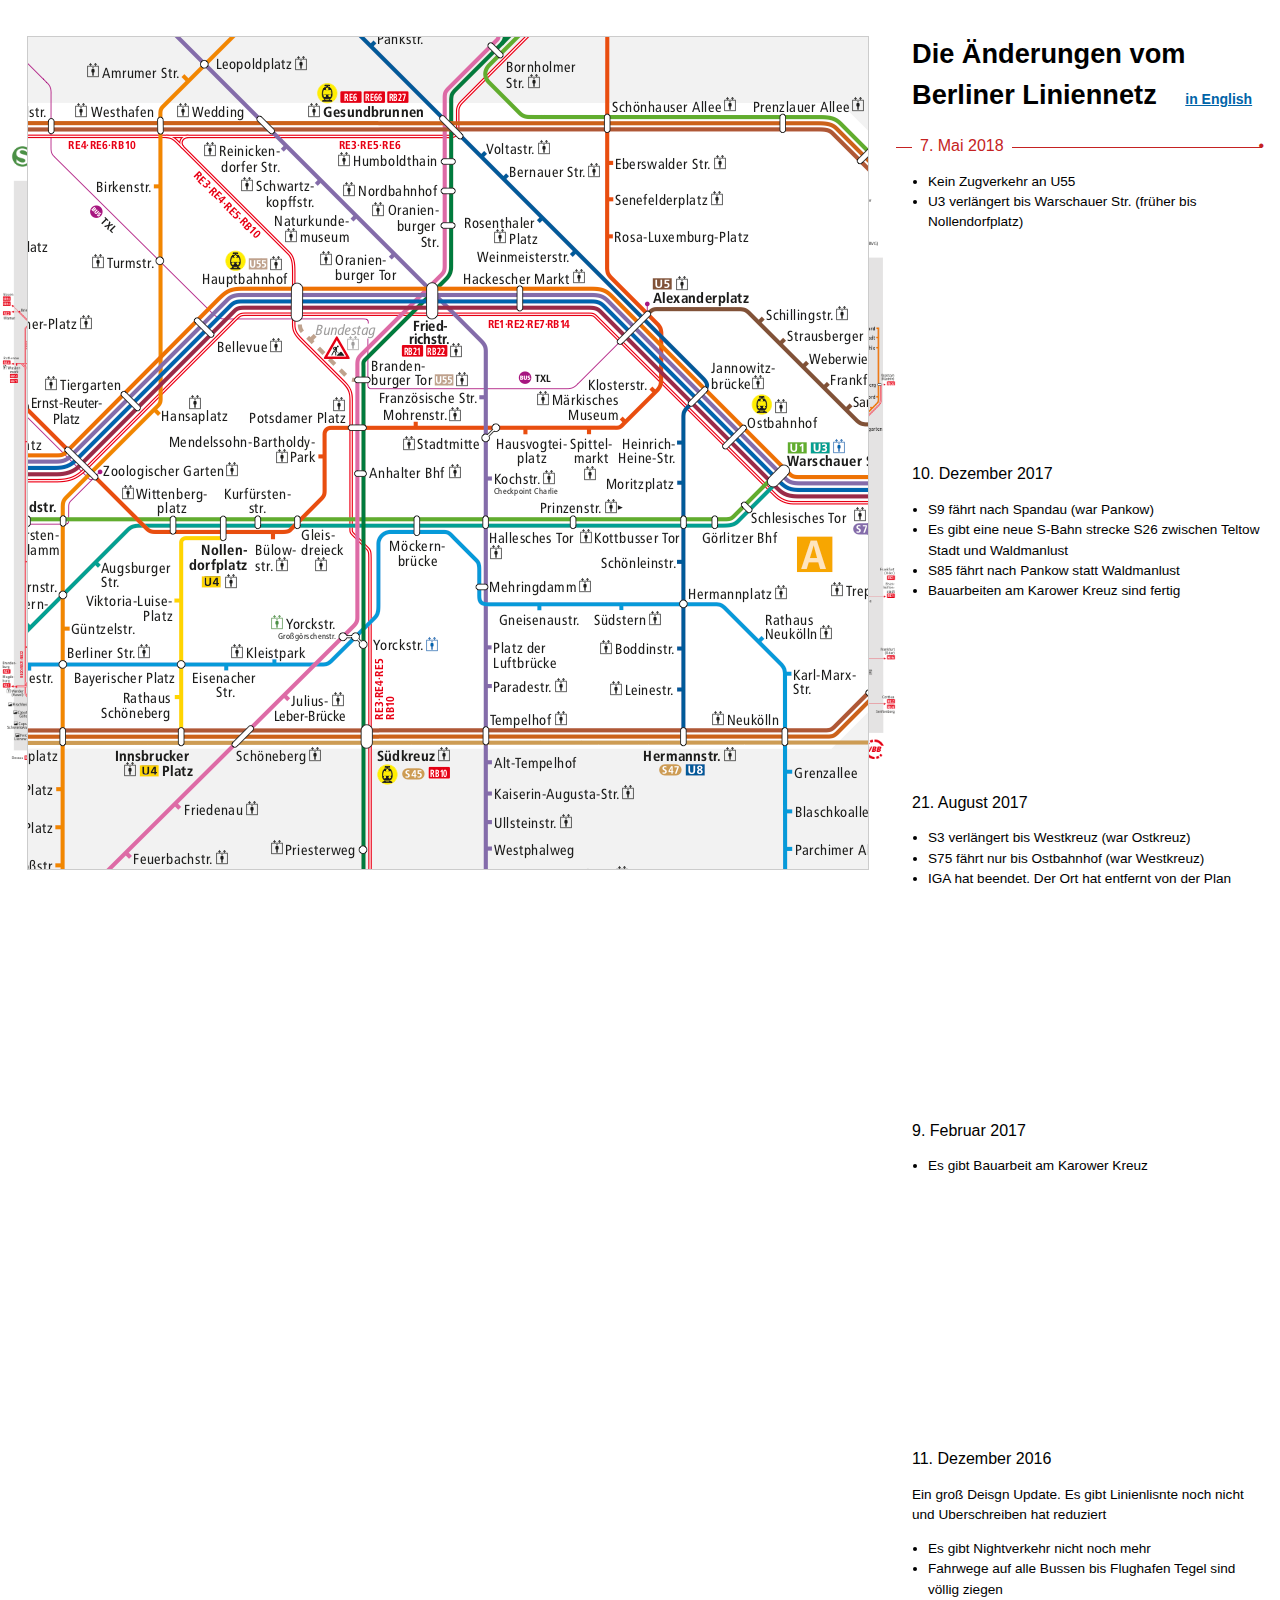
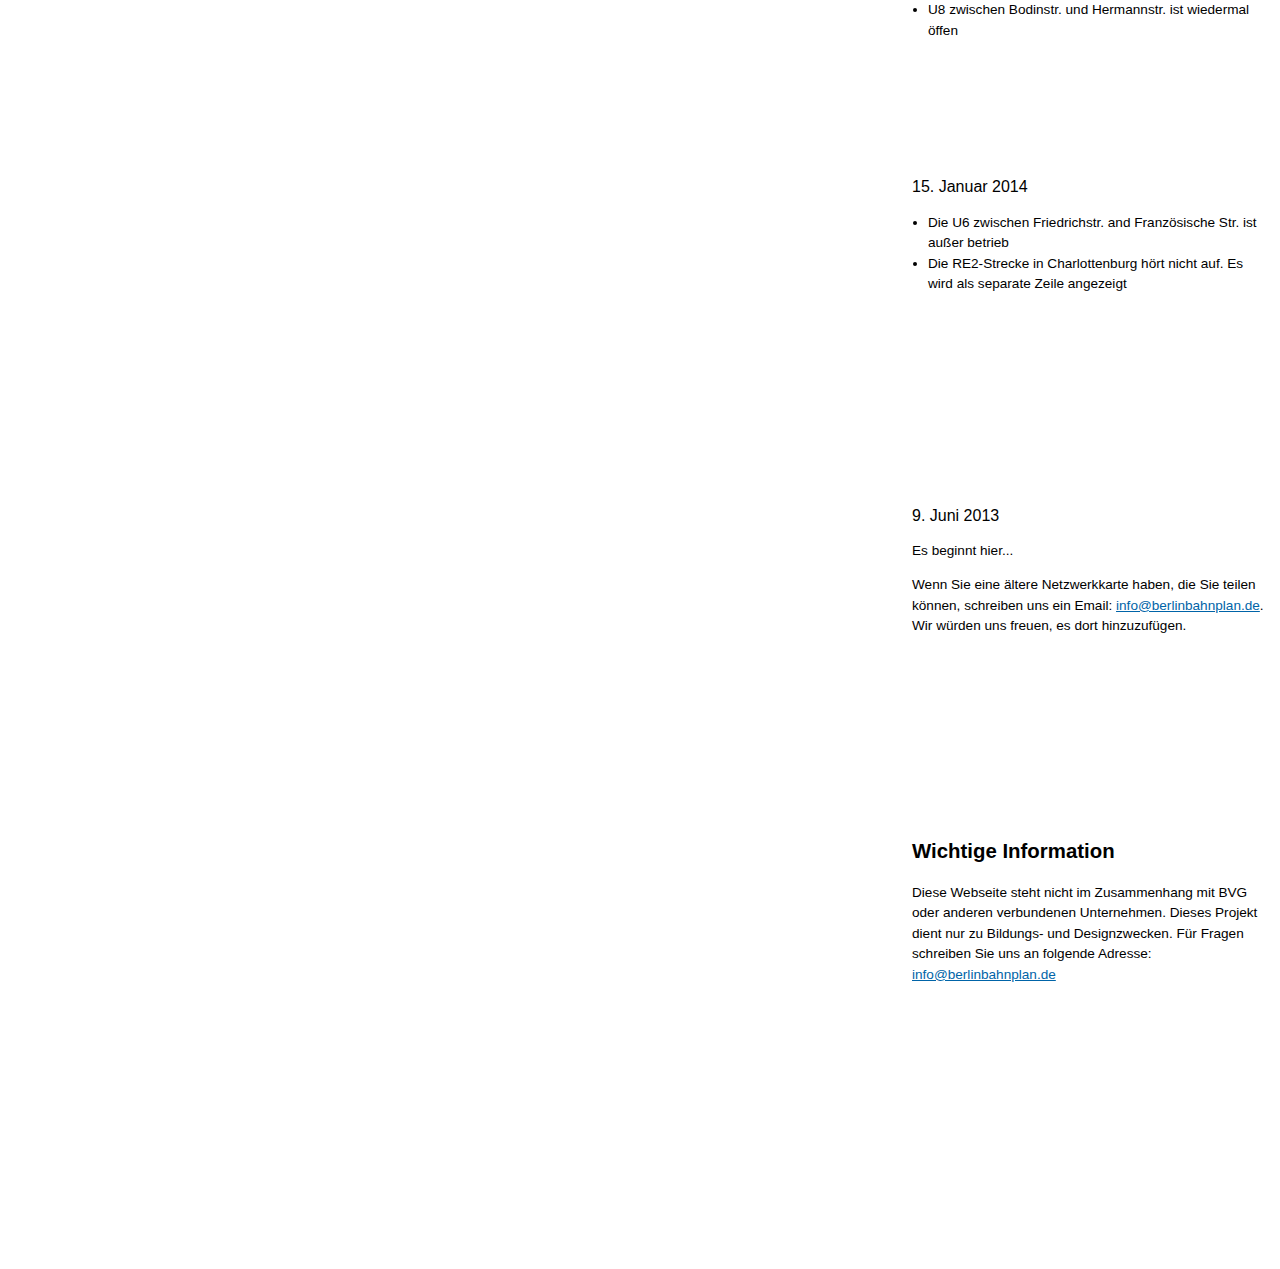
==== index.html @ c77294df "add new change" ====
<!DOCTYPE html>
<html lang="de">

<head>
    <meta charset="UTF-8">
    <meta name="viewport" content="width=device-width, initial-scale=1.0">
    <meta http-equiv="X-UA-Compatible" content="ie=edge">
    <title>Die historie vom Berliner Liniennetz</title>
    <link rel="stylesheet" href="styles.css">
</head>

<body>
    <div class="map"></div>
    <div class="history">
        <div class="history-content">
            <h1>
                Die Änderungen vom Berliner Liniennetz
                <a href="/en/" class="language-link">in English</a>
            </h1>
            <div class="entry" data-name="2018-05">
                <h2>
                    <span>7. Mai 2018</span>
                </h2>
                <ul>
                    <li>Kein Zugverkehr an U55</li>
                    <li>U3 verlängert bis Warschauer Str. (früher bis Nollendorfplatz)</li>
                </ul>
            </div>
            <div class="entry" data-name="2017-12">
                <h2>
                    <span>10. Dezember 2017</span>
                </h2>
                <ul>
                    <li>S9 fährt nach Spandau (war Pankow)</li>
                    <li>Es gibt eine neue S-Bahn strecke S26 zwischen Teltow Stadt und Waldmanlust</li>
                    <li>S85 fährt nach Pankow statt Waldmanlust</li>
                    <li>Bauarbeiten am Karower Kreuz sind fertig</li>
                </ul>
            </div>
            <div class="entry" data-name="2017-08">
                <h2>
                    <span>21. August 2017</span>
                </h2>
                <ul>
                    <li>S3 verlängert bis Westkreuz (war Ostkreuz)</li>
                    <li>S75 fährt nur bis Ostbahnhof (war Westkreuz)</li>
                    <li>IGA hat beendet. Der Ort hat entfernt von der Plan</li>
                </ul>
            </div>
            <div class="entry" data-name="2017-02">
                <h2>
                    <span>9. Februar 2017</span>
                </h2>
                <ul>
                    <li>Es gibt Bauarbeit am Karower Kreuz</li>
                </ul>
            </div>
            <div class="entry" data-name="2016">
                <h2>
                    <span>11. Dezember 2016</span>
                </h2>
                <p>Ein groß Deisgn Update. Es gibt Linienlisnte noch nicht und Uberschreiben hat reduziert</p>
                <ul>
                    <li>Es gibt Nightverkehr nicht noch mehr</li>
                    <li>Fahrwege auf alle Bussen bis Flughafen Tegel sind völlig ziegen</li>
                    <li>U8 zwischen Bodinstr. und Hermannstr. ist wiedermal öffen</li>
                </ul>
            </div>
            <div class="entry" data-name="2014">
                <h2>
                    <span>15. Januar 2014</span>
                </h2>
                <ul>
                    <li>Die U6 zwischen Friedrichstr. and Französische Str. ist außer betrieb</li>
                    <li>Die RE2-Strecke in Charlottenburg hört nicht auf. Es wird als separate Zeile angezeigt</li>
                </ul>
            </div>
            <div class="entry" data-name="2013">
                <h2>
                    <span>9. Juni 2013</span>
                </h2>
                <p>Es beginnt hier...</p>
                <p>
                    Wenn Sie eine ältere Netzwerkkarte haben, die Sie teilen können,
                    schreiben uns ein Email: <a href="mailto:info@berlinbahnplan.de">info@berlinbahnplan.de</a>.
                    Wir würden uns freuen, es dort hinzuzufügen.
                </p>
            </div>
            <div>
                <h2>Wichtige Information</h2>
                <p>
                    Diese Webseite steht nicht im Zusammenhang mit BVG oder anderen verbundenen Unternehmen. Dieses Projekt dient
                    nur zu Bildungs- und Designzwecken.
                    Für Fragen schreiben Sie uns an folgende Adresse:
                    <a href="mailto:info@berlinbahnplan.de">info@berlinbahnplan.de</a>
                </p>
            </div>
        </div>
    </div>
    <script src="scripts.js"></script>
</body>

</html>
---- styles.css ----
:root {
  --map-width: calc(100% - 300px);
}

* {
  box-sizing: border-box;
}

a {
  color: #0064a8;
}

body {
  margin: 0;
  font-family: -apple-system, BlinkMacSystemFont, "Segoe UI", Roboto, Oxygen, Ubuntu, Cantarell,
    "Open Sans", "Helvetica Neue", sans-serif;
  font-size: 85%;
  line-height: 1.5;
}

.map {
  position: fixed;
  width: var(--map-width);
}

.map-full {
  width: 100%;
  object-fit: contain;
  height: 100vh;
}

.map-zoom {
  position: absolute;
  top: 4%;
  left: 3%;
  width: calc(100% - 6%);
  height: calc(100% - 8%);
  border: 1px solid #ccc;
  object-fit: none;
}

.history {
  padding-left: var(--map-width);
}

@media (min-width: 1000px) {
  :root {
    --map-width: 70%;
  }
}

.history-content {
  padding: 1rem 1rem 30vh;
}

.language-link {
  margin-left: 1.5em;
  font-size: 14px;
}

.entry {
  position: relative;
  min-height: 35vh;
}

.entry h2 {
  font-size: 16px;
  font-weight: normal;
}

.entry ul {
  padding-left: 1rem;
}

.entry-active h2 {
  position: relative;
  color: #c52222;
}

.entry-active h2 span {
  padding: 0 0.5rem;
  background: #fff;
}

.entry-active h2:after {
  content: "\2022";
  position: absolute;
  right: 0;
}

.entry-active h2:before {
  content: "";
  position: absolute;
  display: block;
  border-bottom: 1px solid currentColor;
  top: calc(50% + 0.5px);
  right: 2px;
  left: -1rem;
  z-index: -1;
}

.spinner {
  position: absolute;
  top: 50%;
  width: 100%;
  text-align: center;
}

.spinner-hidden {
  display: none;
}

.spinner-fig-1,
.spinner-fig-2,
.spinner-fig-3 {
  width: 18px;
  height: 18px;
  background-color: #c5bdbd;

  border-radius: 100%;
  display: inline-block;
  animation: sk-bouncedelay 1.4s infinite ease-in-out both;
}

.spinner-fig-1 {
  animation-delay: -0.32s;
}

.spinner-fig-2 {
  animation-delay: -0.16s;
}

@keyframes sk-bouncedelay {
  0%,
  80%,
  100% {
    transform: scale(0);
  }
  40% {
    transform: scale(1);
  }
}
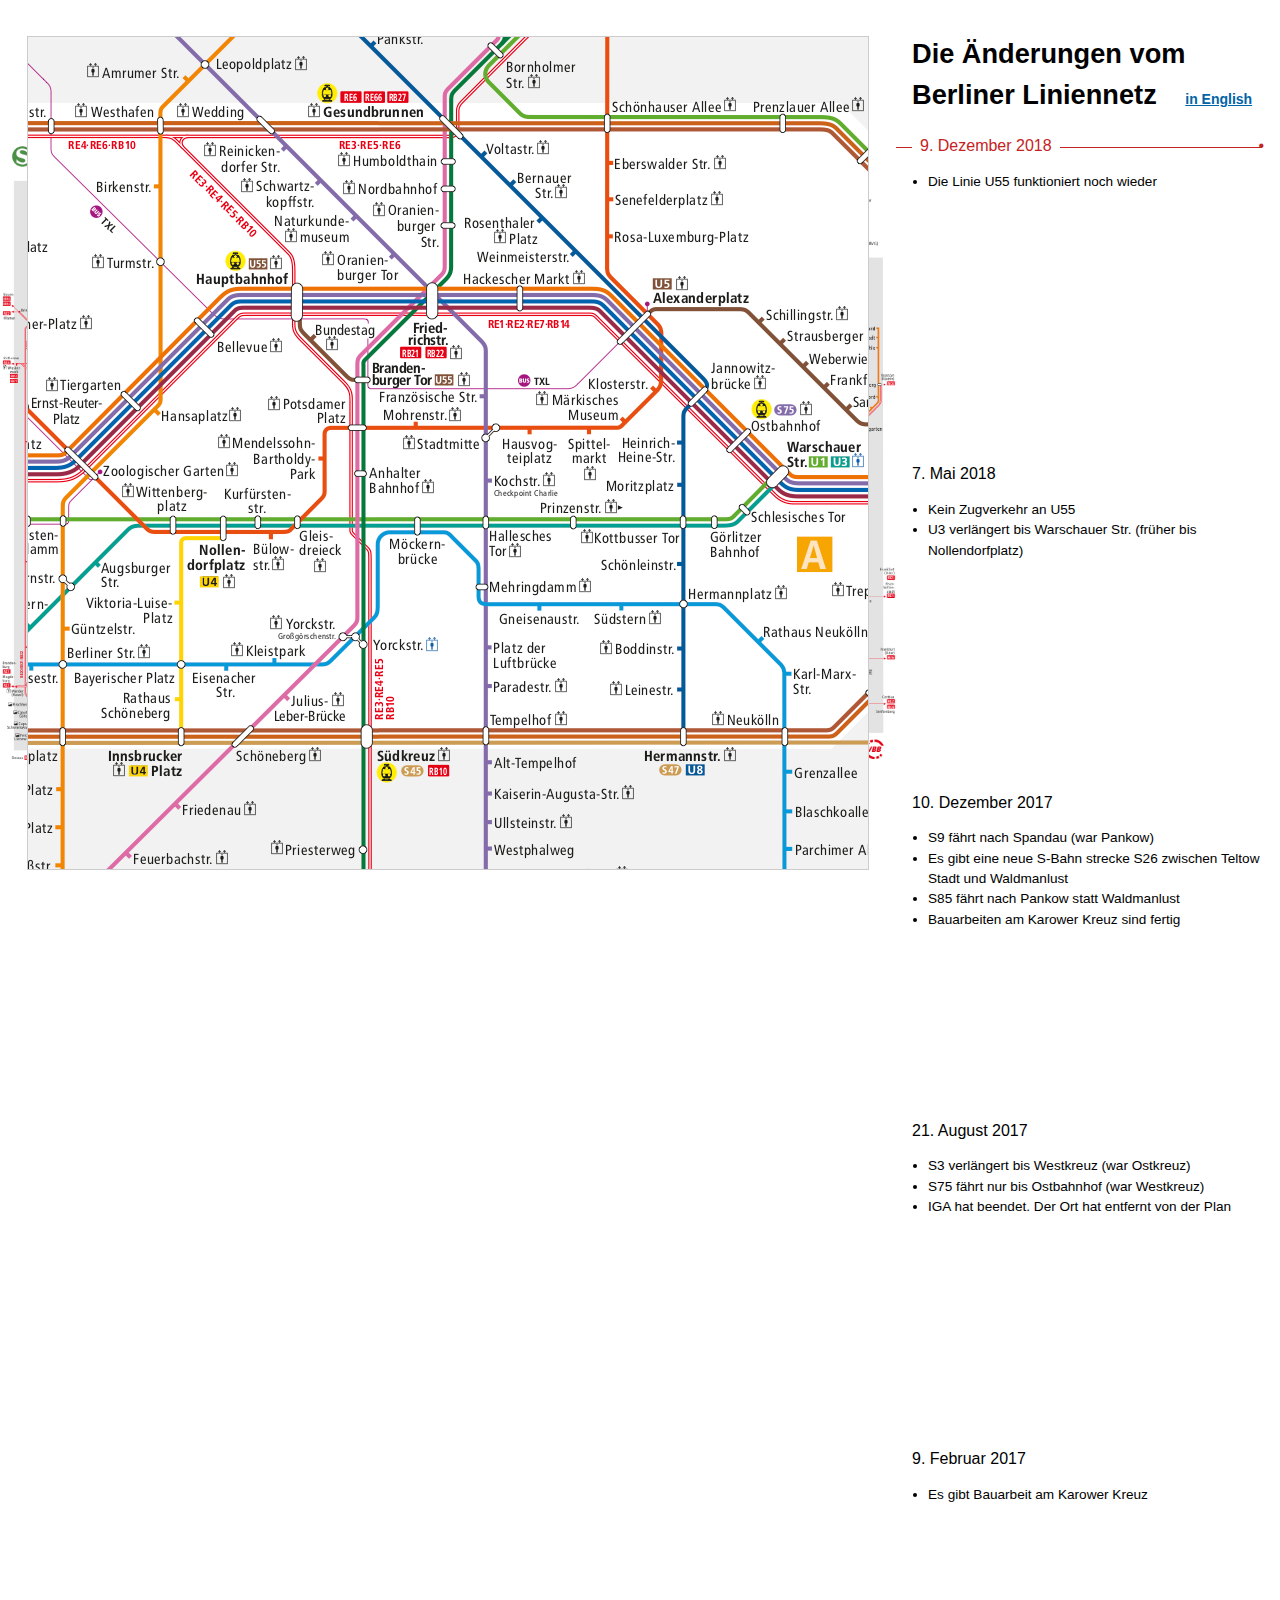
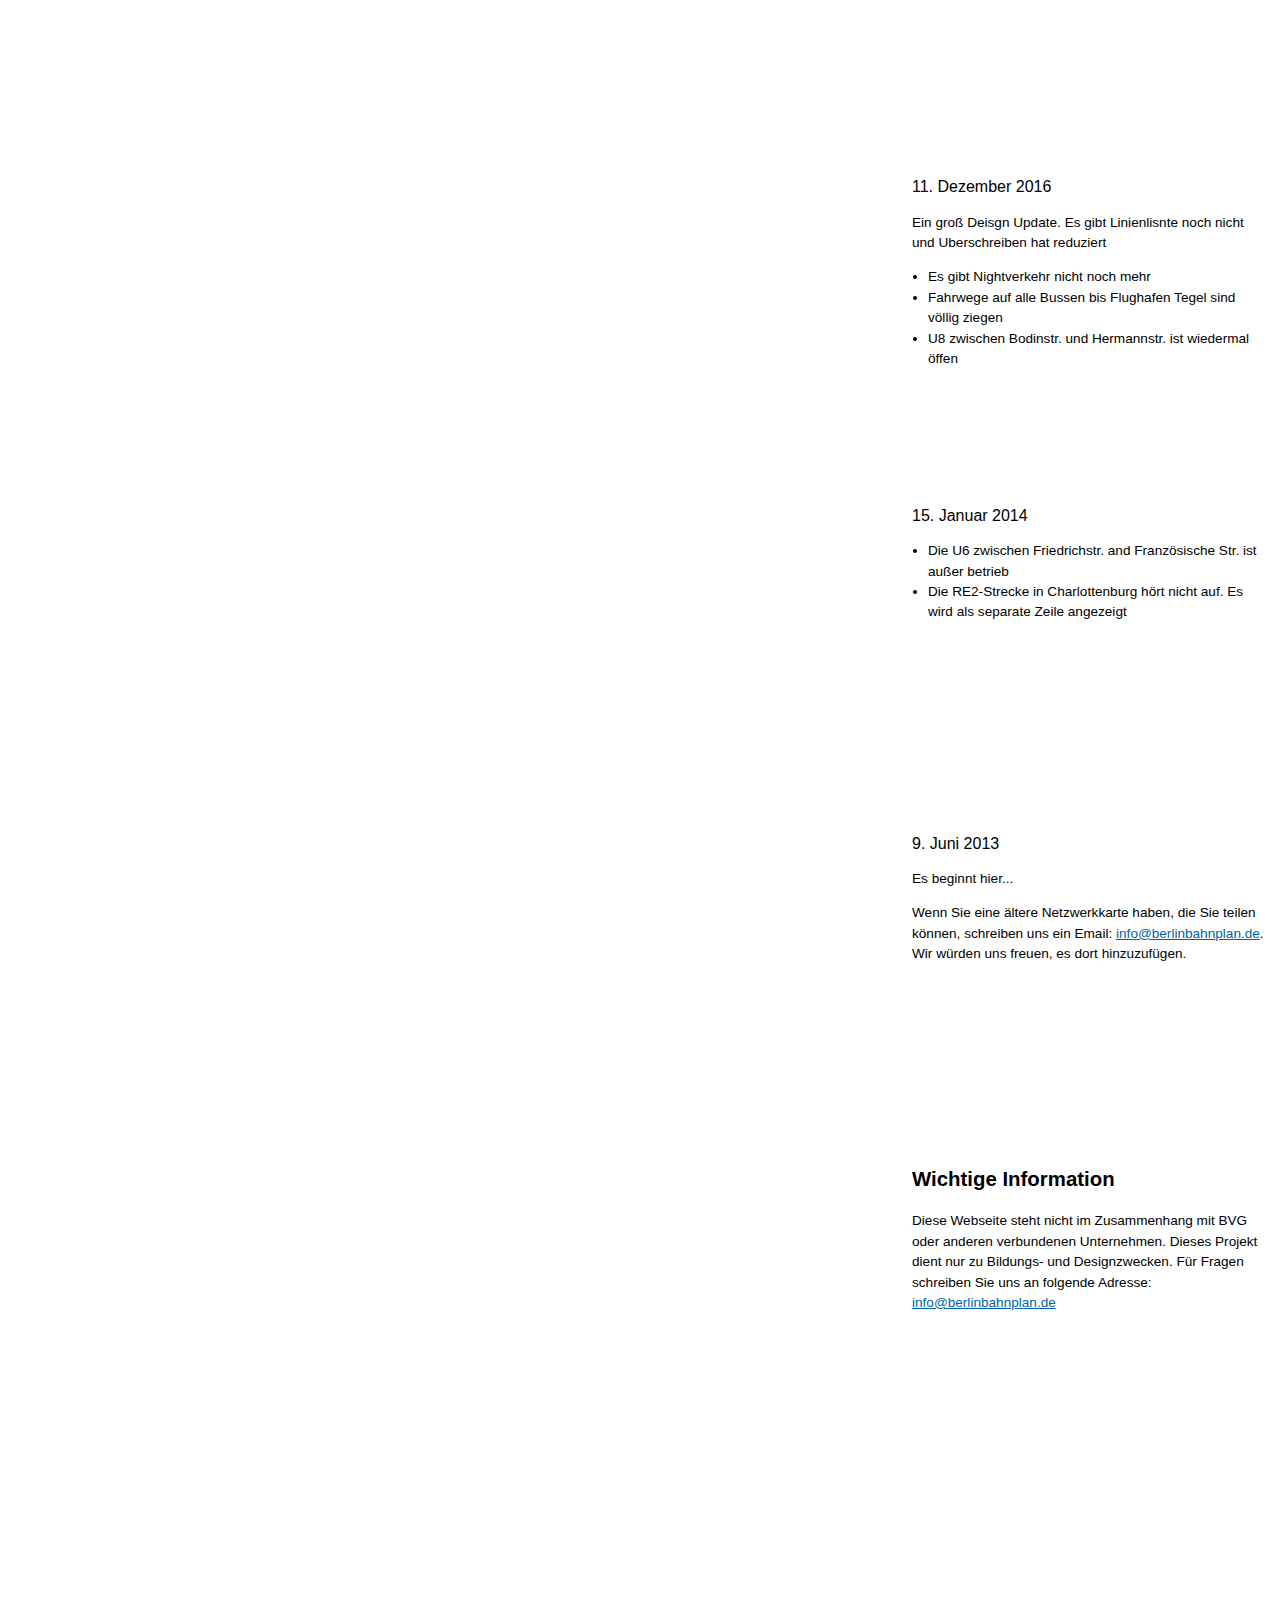
==== commit 7f3719ae: "december 2018 update" ====
--- a/index.html
+++ b/index.html
@@ -5,7 +5,7 @@
     <meta charset="UTF-8">
     <meta name="viewport" content="width=device-width, initial-scale=1.0">
     <meta http-equiv="X-UA-Compatible" content="ie=edge">
-    <title>Die historie vom Berliner Liniennetz</title>
+    <title>Die Änderungen vom Berliner Liniennetz</title>
     <link rel="stylesheet" href="styles.css">
 </head>
 
@@ -17,6 +17,14 @@
                 Die Änderungen vom Berliner Liniennetz
                 <a href="/en/" class="language-link">in English</a>
             </h1>
+            <div class="entry" data-name="2018-12">
+                <h2>
+                    <span>9. Dezember 2018</span>
+                </h2>
+                <ul>
+                    <li>Die Linie U55 funktioniert noch wieder</li>
+                </ul>
+            </div>
             <div class="entry" data-name="2018-05">
                 <h2>
                     <span>7. Mai 2018</span>
@@ -100,4 +108,4 @@
     <script src="scripts.js"></script>
 </body>
 
-</html>+</html>
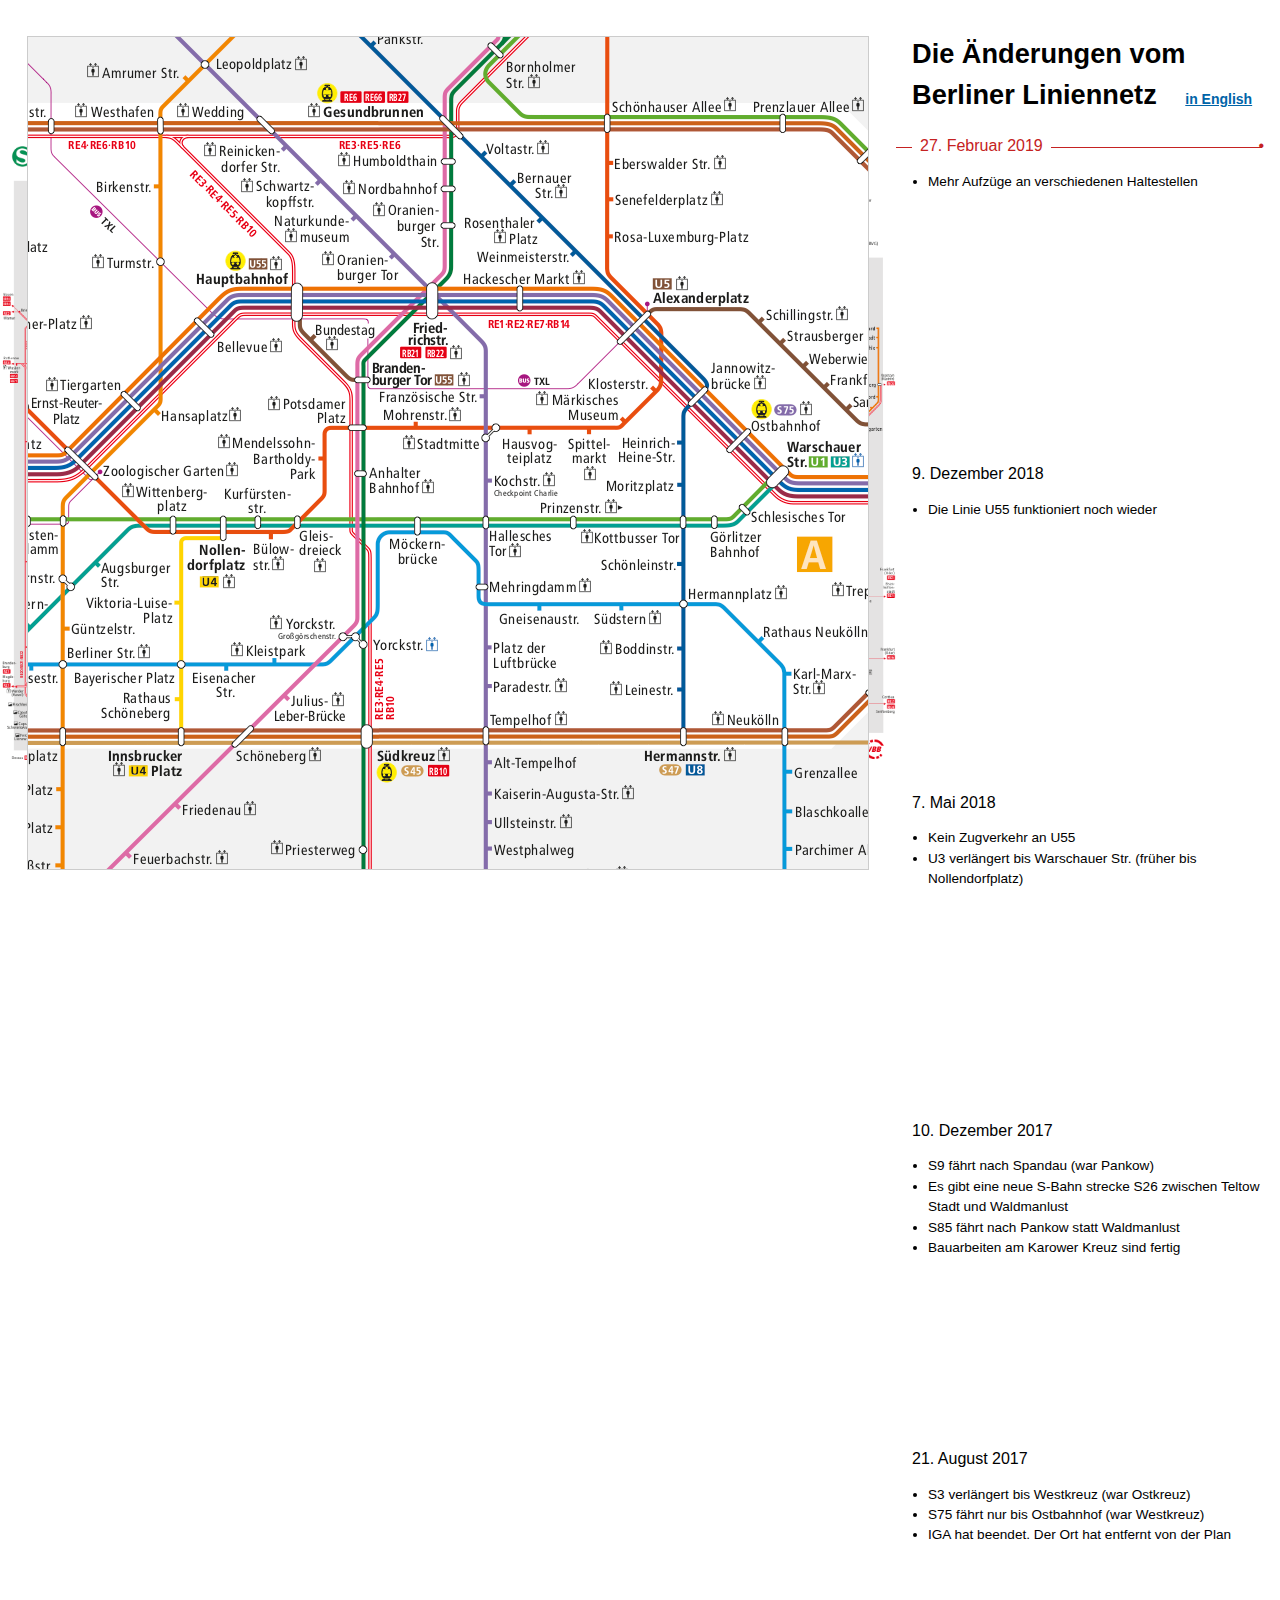
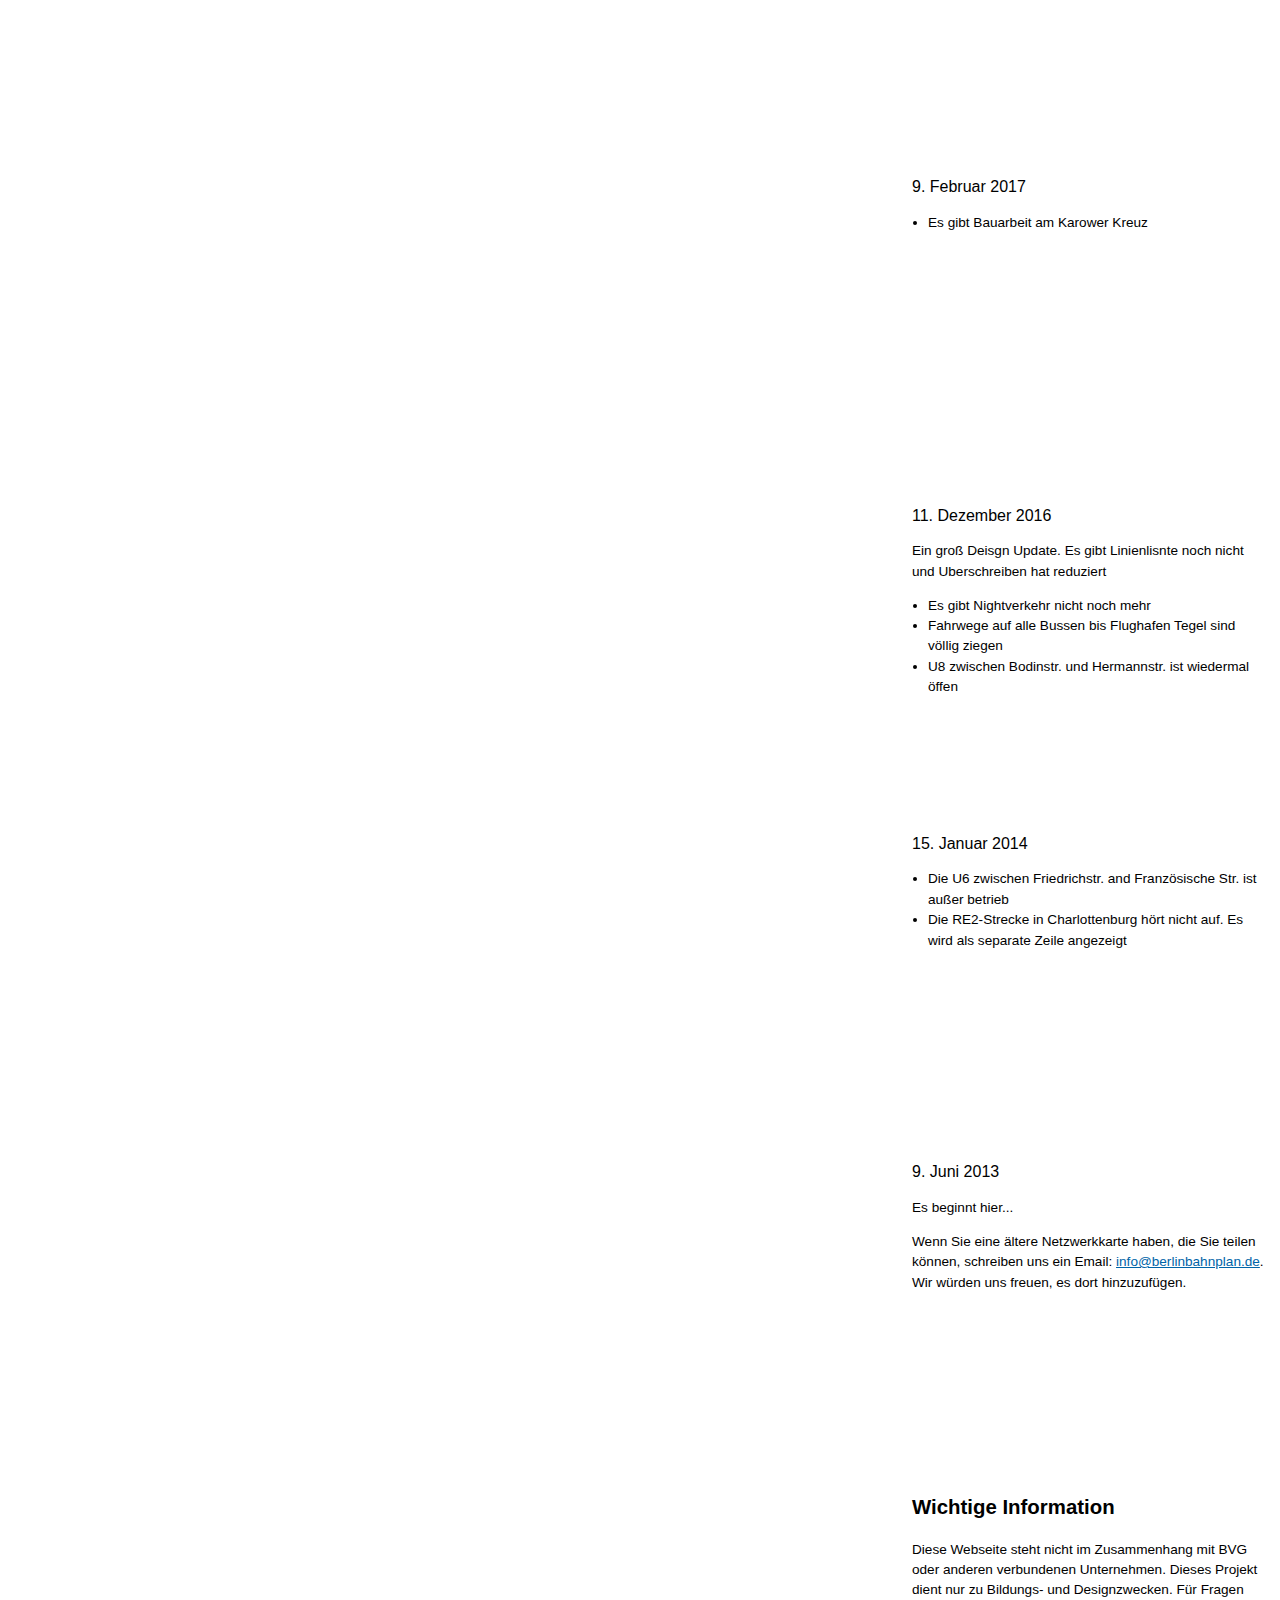
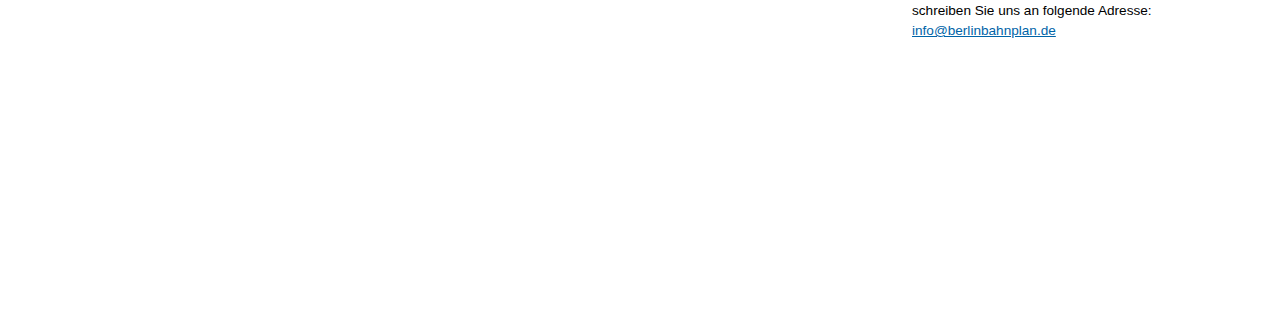
==== commit 7f0de6bf: "february 2019 update" ====
--- a/index.html
+++ b/index.html
@@ -17,6 +17,14 @@
                 Die Änderungen vom Berliner Liniennetz
                 <a href="/en/" class="language-link">in English</a>
             </h1>
+            <div class="entry" data-name="2019-02">
+                    <h2>
+                        <span>27. Februar 2019</span>
+                    </h2>
+                    <ul>
+                        <li>Mehr Aufzüge an verschiedenen Haltestellen</li>
+                    </ul>
+                </div>
             <div class="entry" data-name="2018-12">
                 <h2>
                     <span>9. Dezember 2018</span>
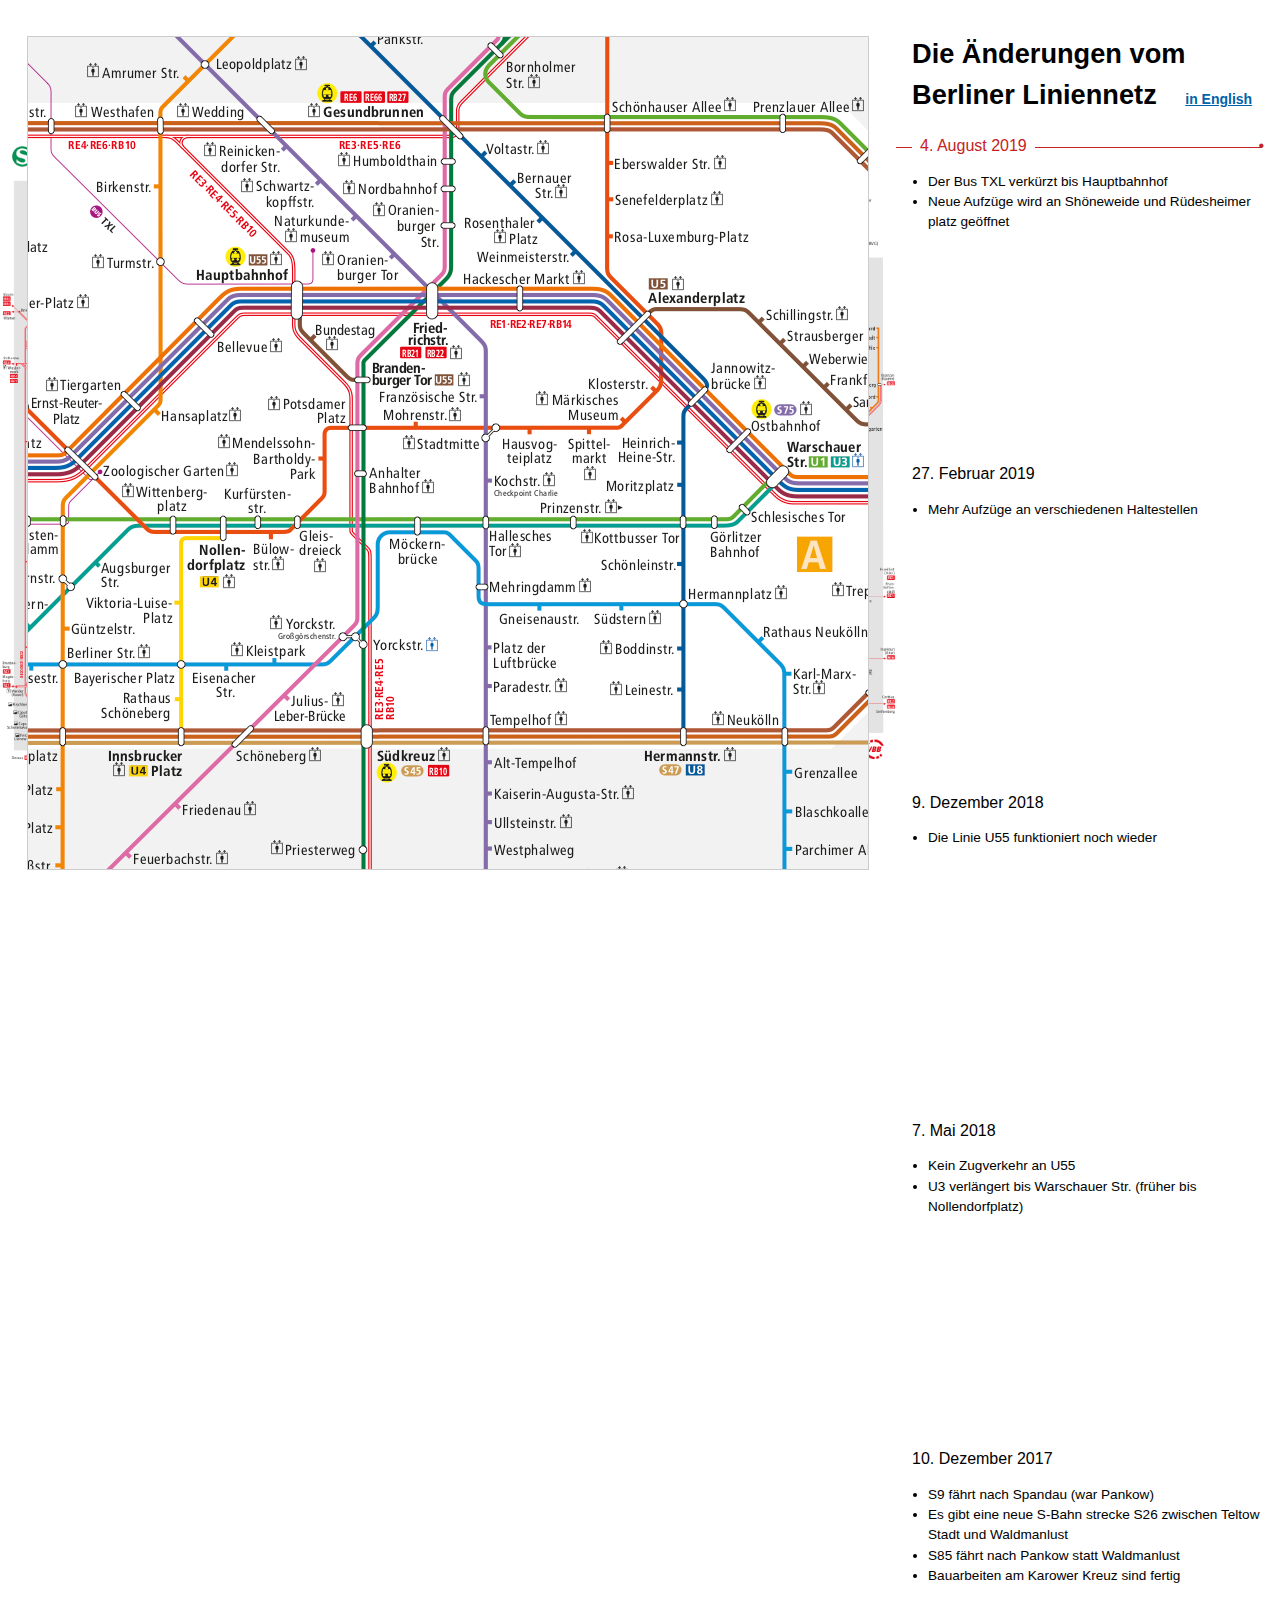
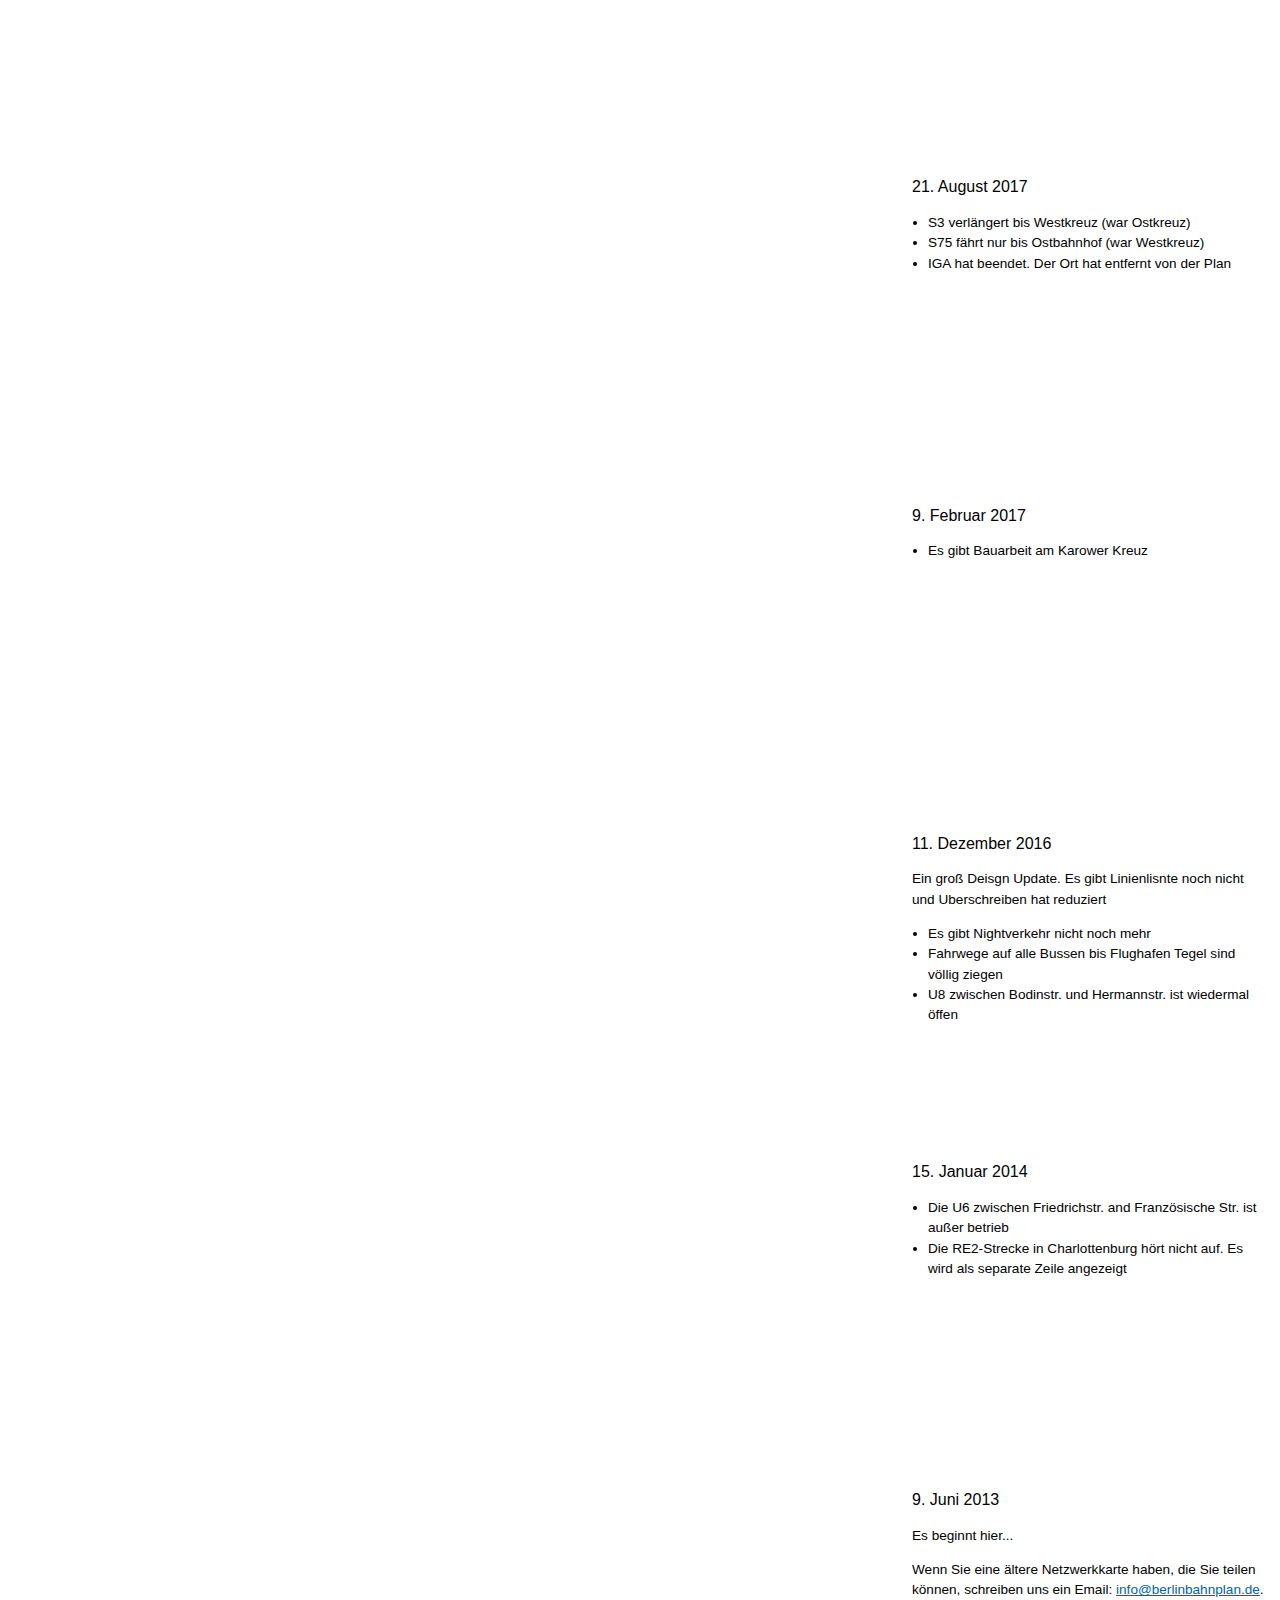
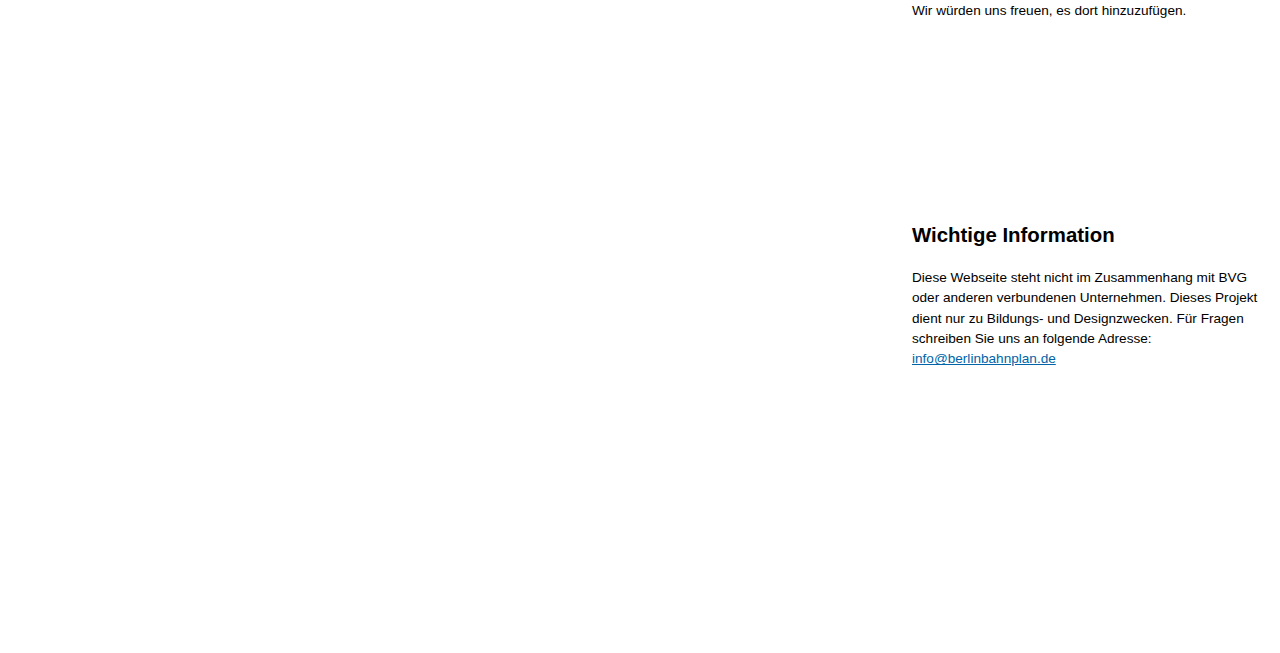
==== commit aa511459: "august 2019 update" ====
--- a/index.html
+++ b/index.html
@@ -1,119 +1,143 @@
 <!DOCTYPE html>
 <html lang="de">
+  <head>
+    <meta charset="UTF-8" />
+    <meta name="viewport" content="width=device-width, initial-scale=1.0" />
+    <meta http-equiv="X-UA-Compatible" content="ie=edge" />
+    <title>Die Änderungen vom Berliner Liniennetz</title>
+    <link rel="stylesheet" href="styles.css" />
+  </head>
 
-<head>
-    <meta charset="UTF-8">
-    <meta name="viewport" content="width=device-width, initial-scale=1.0">
-    <meta http-equiv="X-UA-Compatible" content="ie=edge">
-    <title>Die Änderungen vom Berliner Liniennetz</title>
-    <link rel="stylesheet" href="styles.css">
-</head>
-
-<body>
+  <body>
     <div class="map"></div>
     <div class="history">
-        <div class="history-content">
-            <h1>
-                Die Änderungen vom Berliner Liniennetz
-                <a href="/en/" class="language-link">in English</a>
-            </h1>
-            <div class="entry" data-name="2019-02">
-                    <h2>
-                        <span>27. Februar 2019</span>
-                    </h2>
-                    <ul>
-                        <li>Mehr Aufzüge an verschiedenen Haltestellen</li>
-                    </ul>
-                </div>
-            <div class="entry" data-name="2018-12">
-                <h2>
-                    <span>9. Dezember 2018</span>
-                </h2>
-                <ul>
-                    <li>Die Linie U55 funktioniert noch wieder</li>
-                </ul>
-            </div>
-            <div class="entry" data-name="2018-05">
-                <h2>
-                    <span>7. Mai 2018</span>
-                </h2>
-                <ul>
-                    <li>Kein Zugverkehr an U55</li>
-                    <li>U3 verlängert bis Warschauer Str. (früher bis Nollendorfplatz)</li>
-                </ul>
-            </div>
-            <div class="entry" data-name="2017-12">
-                <h2>
-                    <span>10. Dezember 2017</span>
-                </h2>
-                <ul>
-                    <li>S9 fährt nach Spandau (war Pankow)</li>
-                    <li>Es gibt eine neue S-Bahn strecke S26 zwischen Teltow Stadt und Waldmanlust</li>
-                    <li>S85 fährt nach Pankow statt Waldmanlust</li>
-                    <li>Bauarbeiten am Karower Kreuz sind fertig</li>
-                </ul>
-            </div>
-            <div class="entry" data-name="2017-08">
-                <h2>
-                    <span>21. August 2017</span>
-                </h2>
-                <ul>
-                    <li>S3 verlängert bis Westkreuz (war Ostkreuz)</li>
-                    <li>S75 fährt nur bis Ostbahnhof (war Westkreuz)</li>
-                    <li>IGA hat beendet. Der Ort hat entfernt von der Plan</li>
-                </ul>
-            </div>
-            <div class="entry" data-name="2017-02">
-                <h2>
-                    <span>9. Februar 2017</span>
-                </h2>
-                <ul>
-                    <li>Es gibt Bauarbeit am Karower Kreuz</li>
-                </ul>
-            </div>
-            <div class="entry" data-name="2016">
-                <h2>
-                    <span>11. Dezember 2016</span>
-                </h2>
-                <p>Ein groß Deisgn Update. Es gibt Linienlisnte noch nicht und Uberschreiben hat reduziert</p>
-                <ul>
-                    <li>Es gibt Nightverkehr nicht noch mehr</li>
-                    <li>Fahrwege auf alle Bussen bis Flughafen Tegel sind völlig ziegen</li>
-                    <li>U8 zwischen Bodinstr. und Hermannstr. ist wiedermal öffen</li>
-                </ul>
-            </div>
-            <div class="entry" data-name="2014">
-                <h2>
-                    <span>15. Januar 2014</span>
-                </h2>
-                <ul>
-                    <li>Die U6 zwischen Friedrichstr. and Französische Str. ist außer betrieb</li>
-                    <li>Die RE2-Strecke in Charlottenburg hört nicht auf. Es wird als separate Zeile angezeigt</li>
-                </ul>
-            </div>
-            <div class="entry" data-name="2013">
-                <h2>
-                    <span>9. Juni 2013</span>
-                </h2>
-                <p>Es beginnt hier...</p>
-                <p>
-                    Wenn Sie eine ältere Netzwerkkarte haben, die Sie teilen können,
-                    schreiben uns ein Email: <a href="mailto:info@berlinbahnplan.de">info@berlinbahnplan.de</a>.
-                    Wir würden uns freuen, es dort hinzuzufügen.
-                </p>
-            </div>
-            <div>
-                <h2>Wichtige Information</h2>
-                <p>
-                    Diese Webseite steht nicht im Zusammenhang mit BVG oder anderen verbundenen Unternehmen. Dieses Projekt dient
-                    nur zu Bildungs- und Designzwecken.
-                    Für Fragen schreiben Sie uns an folgende Adresse:
-                    <a href="mailto:info@berlinbahnplan.de">info@berlinbahnplan.de</a>
-                </p>
-            </div>
+      <div class="history-content">
+        <h1>
+          Die Änderungen vom Berliner Liniennetz
+          <a href="/en/" class="language-link">in English</a>
+        </h1>
+        <div class="entry" data-name="2019-08">
+          <h2>
+            <span>4. August 2019</span>
+          </h2>
+          <ul>
+            <li>Der Bus TXL verkürzt bis Hauptbahnhof</li>
+            <li>Neue Aufzüge wird an Shöneweide und Rüdesheimer platz geöffnet</li>
+          </ul>
         </div>
+        <div class="entry" data-name="2019-02">
+          <h2>
+            <span>27. Februar 2019</span>
+          </h2>
+          <ul>
+            <li>Mehr Aufzüge an verschiedenen Haltestellen</li>
+          </ul>
+        </div>
+        <div class="entry" data-name="2018-12">
+          <h2>
+            <span>9. Dezember 2018</span>
+          </h2>
+          <ul>
+            <li>Die Linie U55 funktioniert noch wieder</li>
+          </ul>
+        </div>
+        <div class="entry" data-name="2018-05">
+          <h2>
+            <span>7. Mai 2018</span>
+          </h2>
+          <ul>
+            <li>Kein Zugverkehr an U55</li>
+            <li>
+              U3 verlängert bis Warschauer Str. (früher bis Nollendorfplatz)
+            </li>
+          </ul>
+        </div>
+        <div class="entry" data-name="2017-12">
+          <h2>
+            <span>10. Dezember 2017</span>
+          </h2>
+          <ul>
+            <li>S9 fährt nach Spandau (war Pankow)</li>
+            <li>
+              Es gibt eine neue S-Bahn strecke S26 zwischen Teltow Stadt und
+              Waldmanlust
+            </li>
+            <li>S85 fährt nach Pankow statt Waldmanlust</li>
+            <li>Bauarbeiten am Karower Kreuz sind fertig</li>
+          </ul>
+        </div>
+        <div class="entry" data-name="2017-08">
+          <h2>
+            <span>21. August 2017</span>
+          </h2>
+          <ul>
+            <li>S3 verlängert bis Westkreuz (war Ostkreuz)</li>
+            <li>S75 fährt nur bis Ostbahnhof (war Westkreuz)</li>
+            <li>IGA hat beendet. Der Ort hat entfernt von der Plan</li>
+          </ul>
+        </div>
+        <div class="entry" data-name="2017-02">
+          <h2>
+            <span>9. Februar 2017</span>
+          </h2>
+          <ul>
+            <li>Es gibt Bauarbeit am Karower Kreuz</li>
+          </ul>
+        </div>
+        <div class="entry" data-name="2016">
+          <h2>
+            <span>11. Dezember 2016</span>
+          </h2>
+          <p>
+            Ein groß Deisgn Update. Es gibt Linienlisnte noch nicht und
+            Uberschreiben hat reduziert
+          </p>
+          <ul>
+            <li>Es gibt Nightverkehr nicht noch mehr</li>
+            <li>
+              Fahrwege auf alle Bussen bis Flughafen Tegel sind völlig ziegen
+            </li>
+            <li>U8 zwischen Bodinstr. und Hermannstr. ist wiedermal öffen</li>
+          </ul>
+        </div>
+        <div class="entry" data-name="2014">
+          <h2>
+            <span>15. Januar 2014</span>
+          </h2>
+          <ul>
+            <li>
+              Die U6 zwischen Friedrichstr. and Französische Str. ist außer
+              betrieb
+            </li>
+            <li>
+              Die RE2-Strecke in Charlottenburg hört nicht auf. Es wird als
+              separate Zeile angezeigt
+            </li>
+          </ul>
+        </div>
+        <div class="entry" data-name="2013">
+          <h2>
+            <span>9. Juni 2013</span>
+          </h2>
+          <p>Es beginnt hier...</p>
+          <p>
+            Wenn Sie eine ältere Netzwerkkarte haben, die Sie teilen können,
+            schreiben uns ein Email:
+            <a href="mailto:info@berlinbahnplan.de">info@berlinbahnplan.de</a>.
+            Wir würden uns freuen, es dort hinzuzufügen.
+          </p>
+        </div>
+        <div>
+          <h2>Wichtige Information</h2>
+          <p>
+            Diese Webseite steht nicht im Zusammenhang mit BVG oder anderen
+            verbundenen Unternehmen. Dieses Projekt dient nur zu Bildungs- und
+            Designzwecken. Für Fragen schreiben Sie uns an folgende Adresse:
+            <a href="mailto:info@berlinbahnplan.de">info@berlinbahnplan.de</a>
+          </p>
+        </div>
+      </div>
     </div>
     <script src="scripts.js"></script>
-</body>
-
+  </body>
 </html>
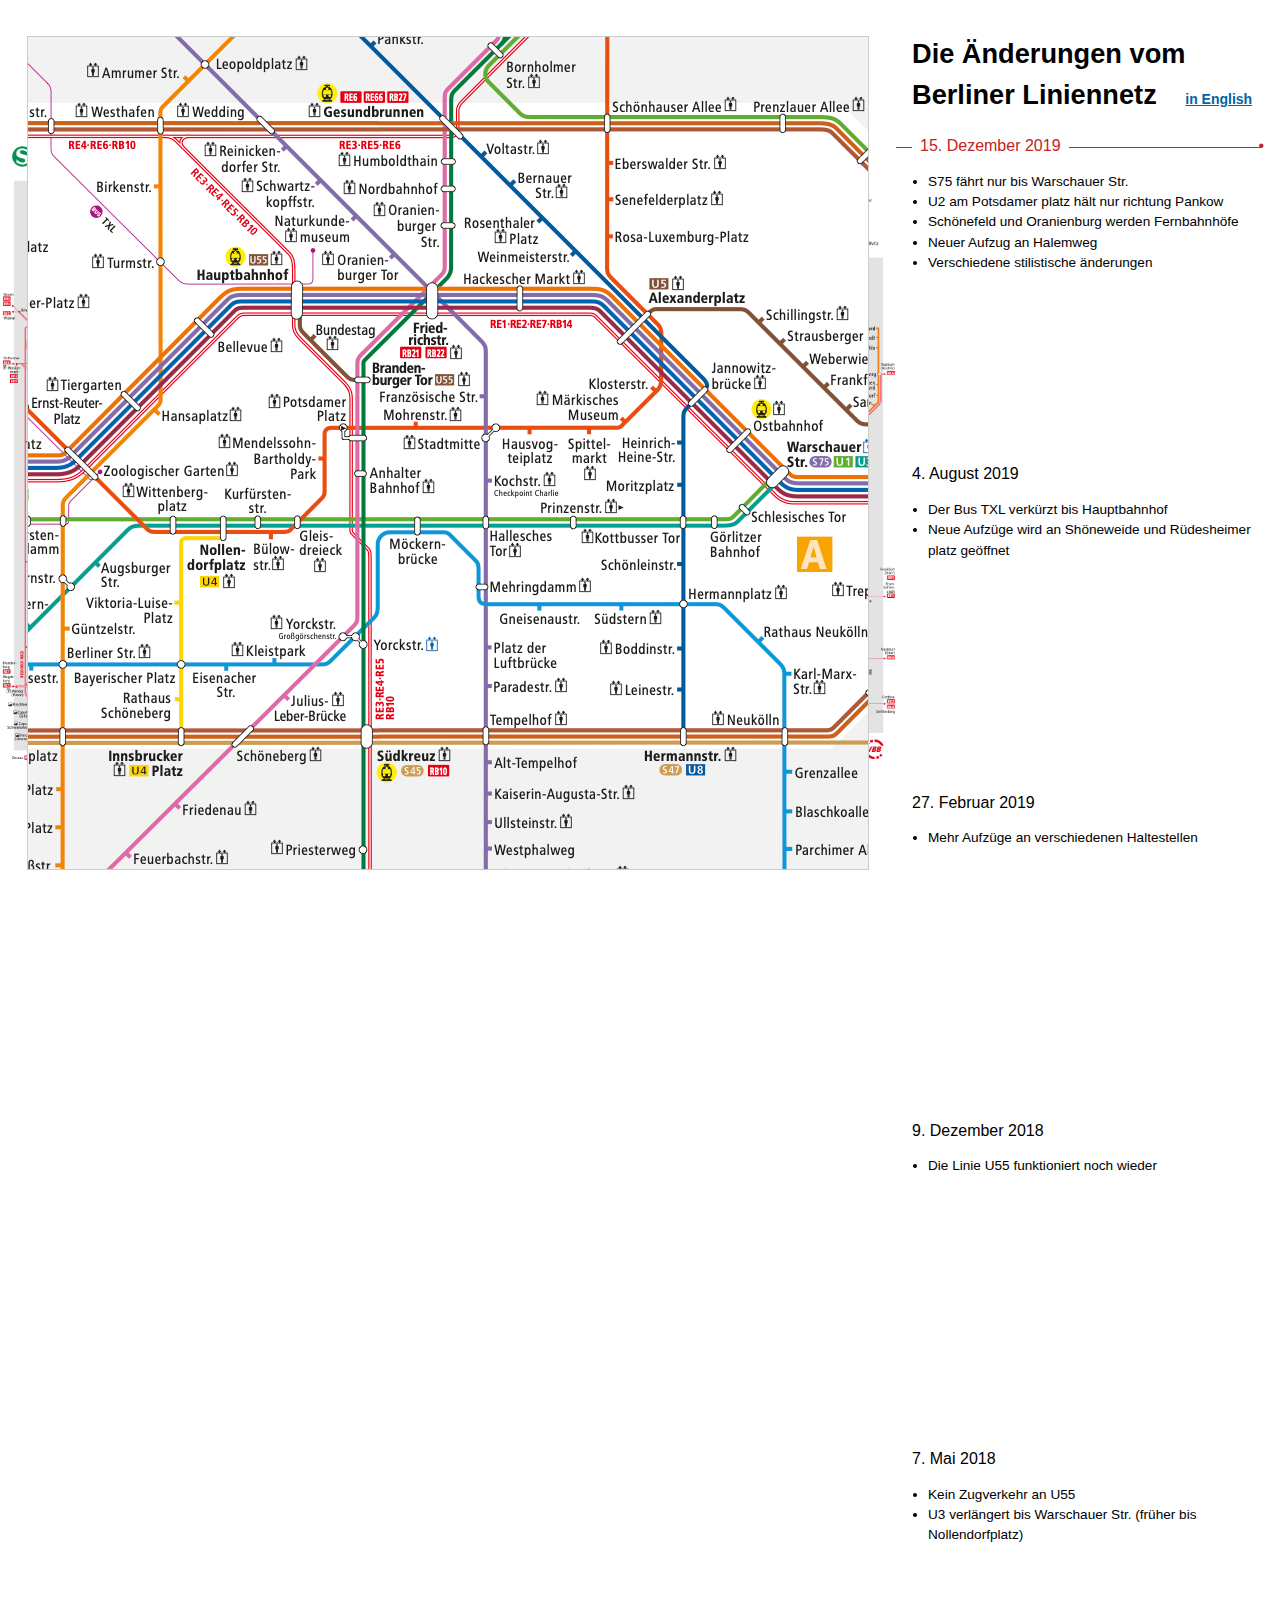
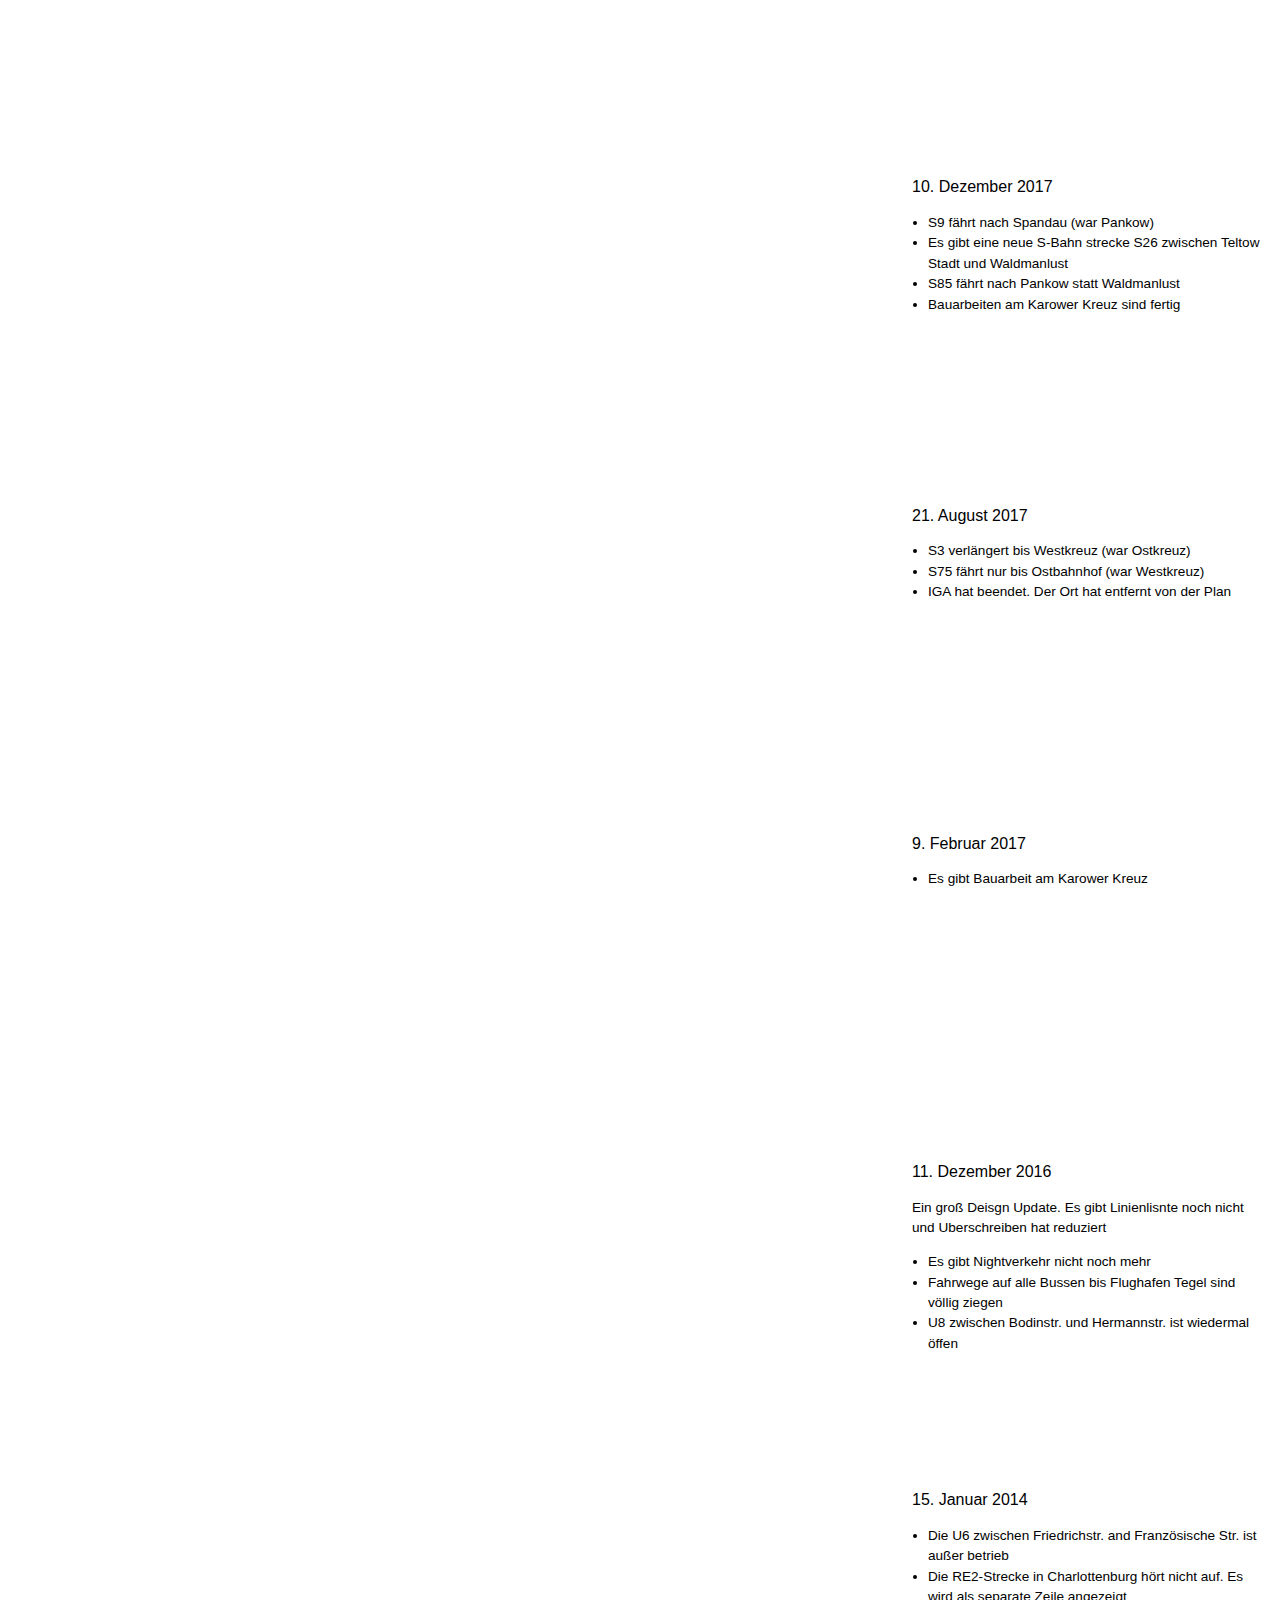
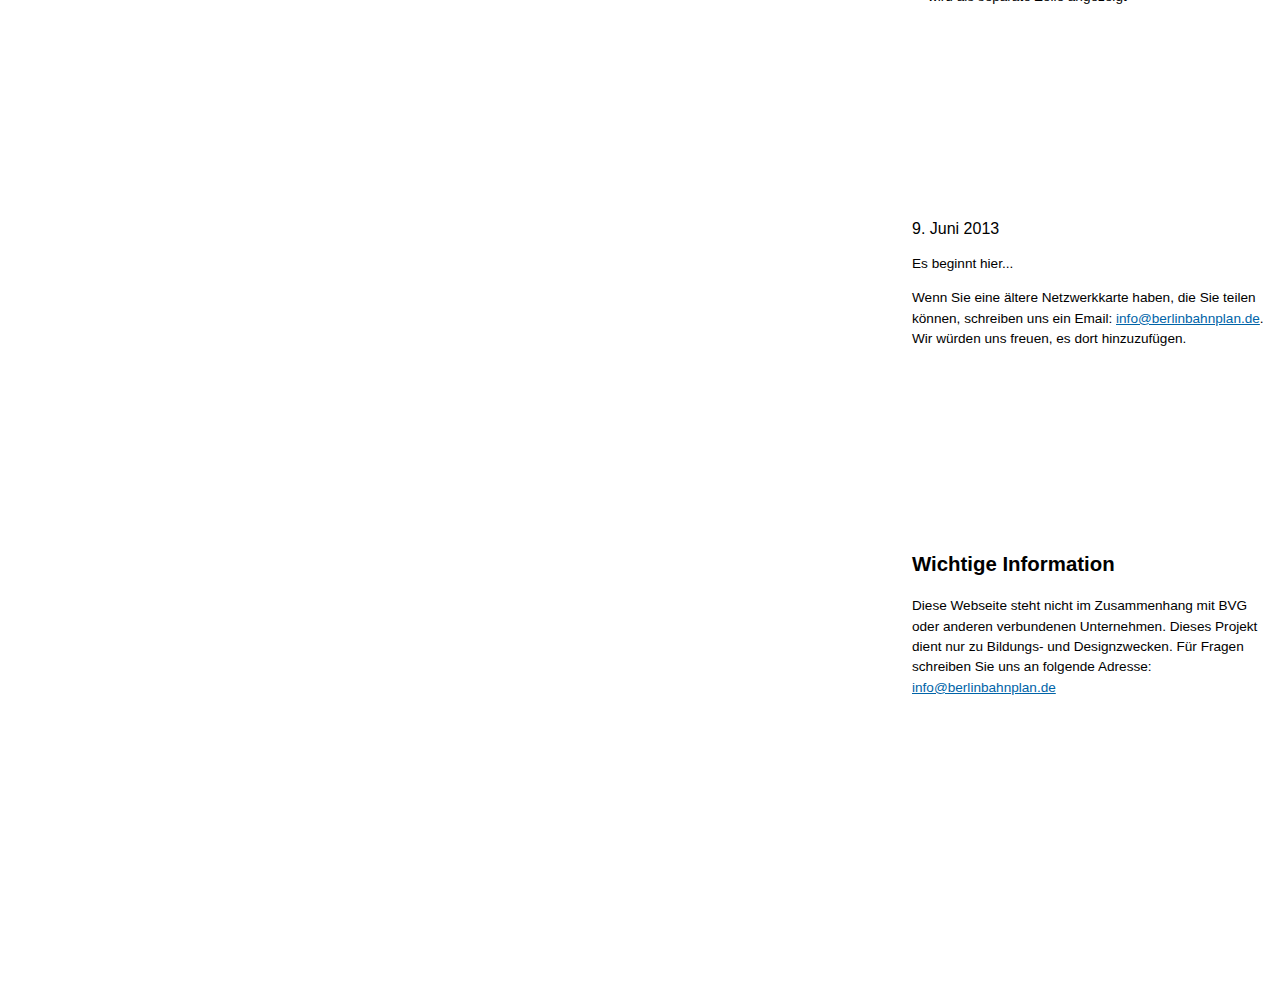
==== commit 3aab0e3d: "december 2019 update" ====
--- a/index.html
+++ b/index.html
@@ -16,6 +16,18 @@
           Die Änderungen vom Berliner Liniennetz
           <a href="/en/" class="language-link">in English</a>
         </h1>
+        <div class="entry" data-name="2019-12">
+          <h2>
+            <span>15. Dezember 2019</span>
+          </h2>
+          <ul>
+            <li>S75 fährt nur bis Warschauer Str.</li>
+            <li>U2 am Potsdamer platz hält nur richtung Pankow</li>
+            <li>Schönefeld und Oranienburg werden Fernbahnhöfe</li>
+            <li>Neuer Aufzug an Halemweg</li>
+            <li>Verschiedene stilistische änderungen</li>
+          </ul>
+        </div>
         <div class="entry" data-name="2019-08">
           <h2>
             <span>4. August 2019</span>
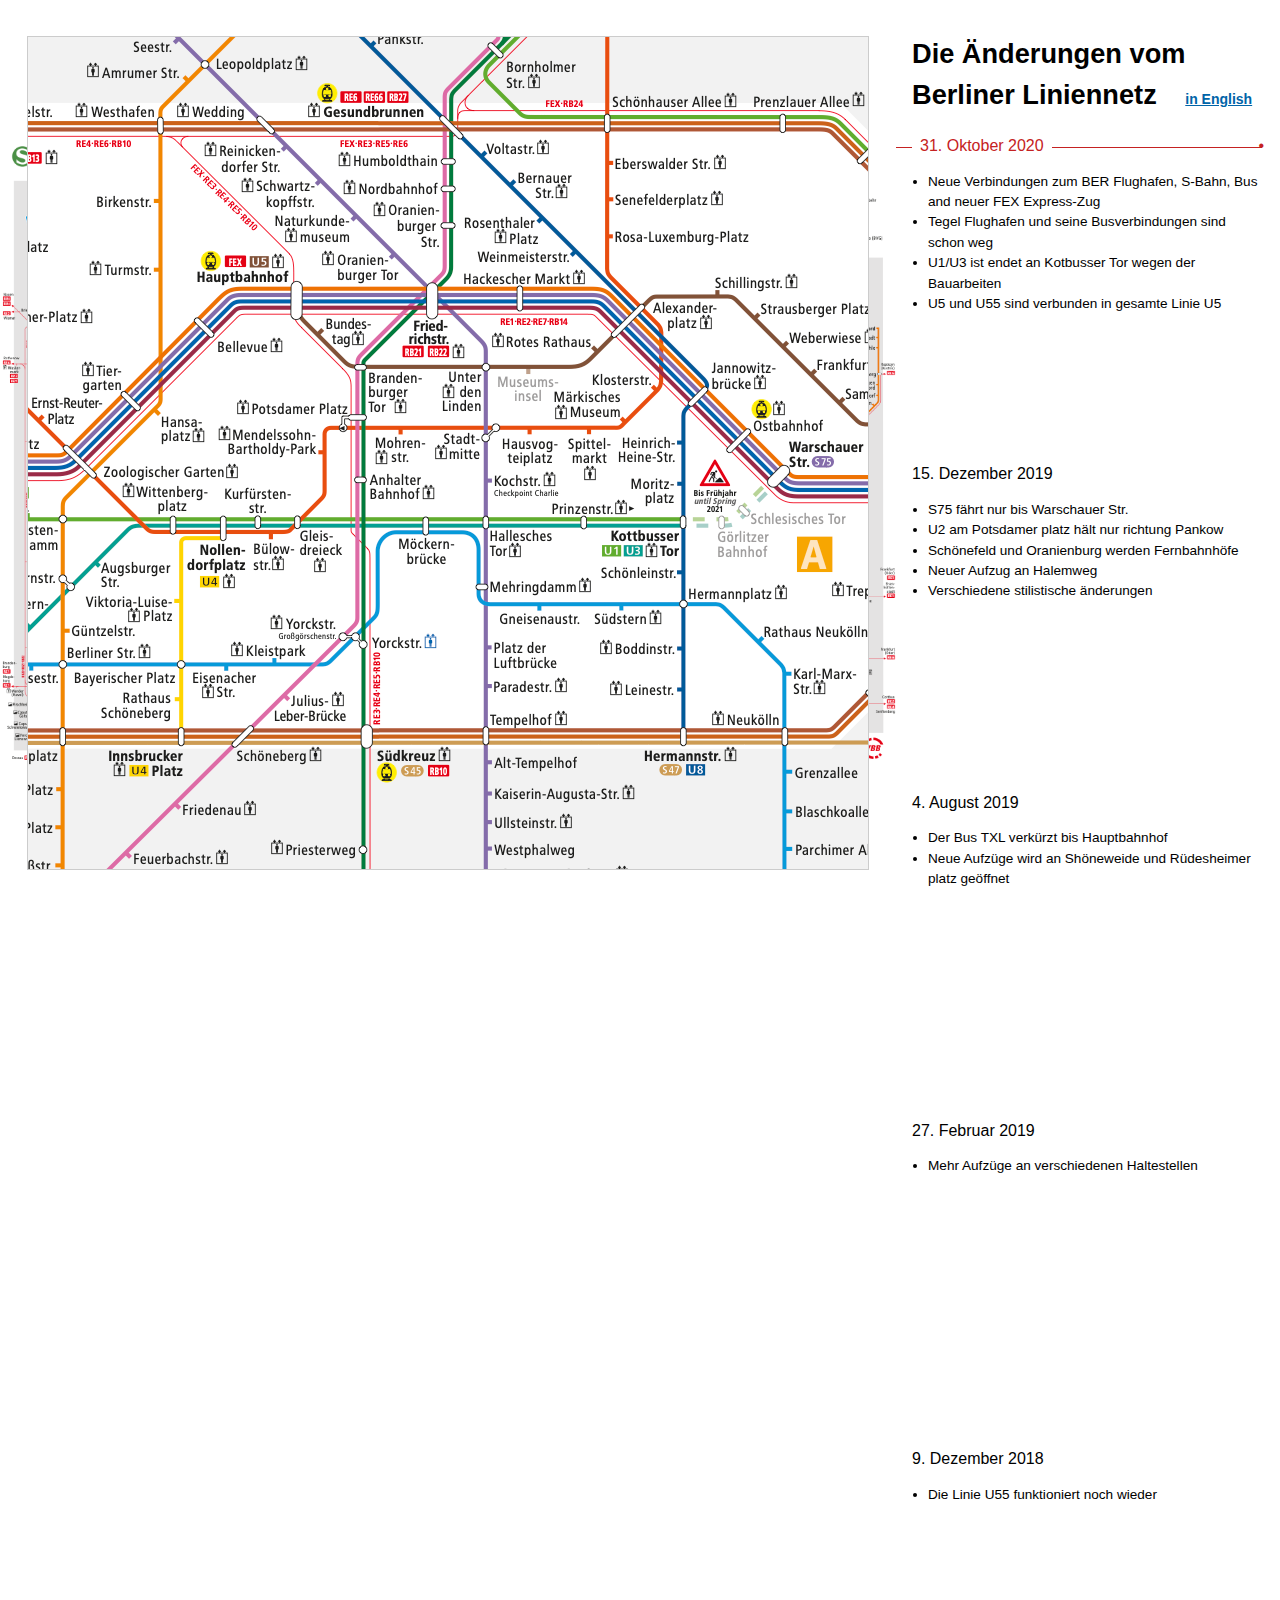
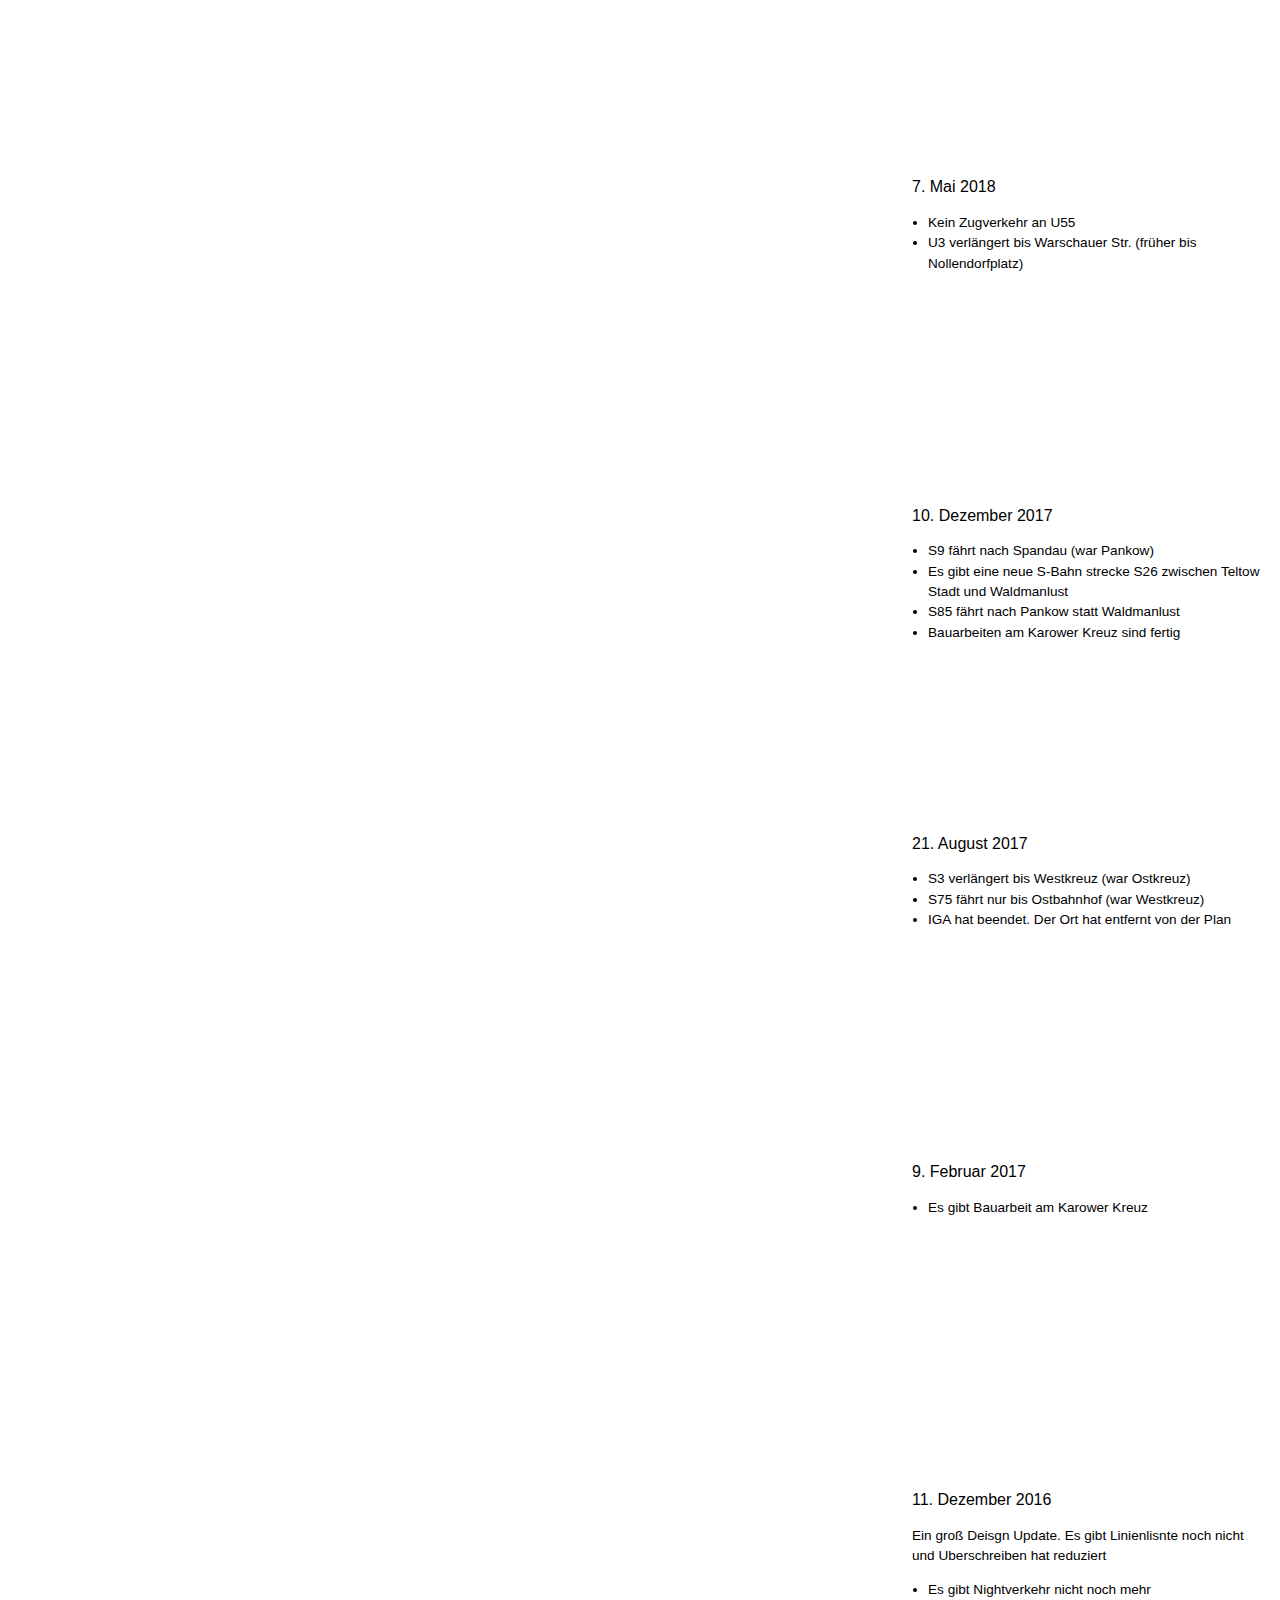
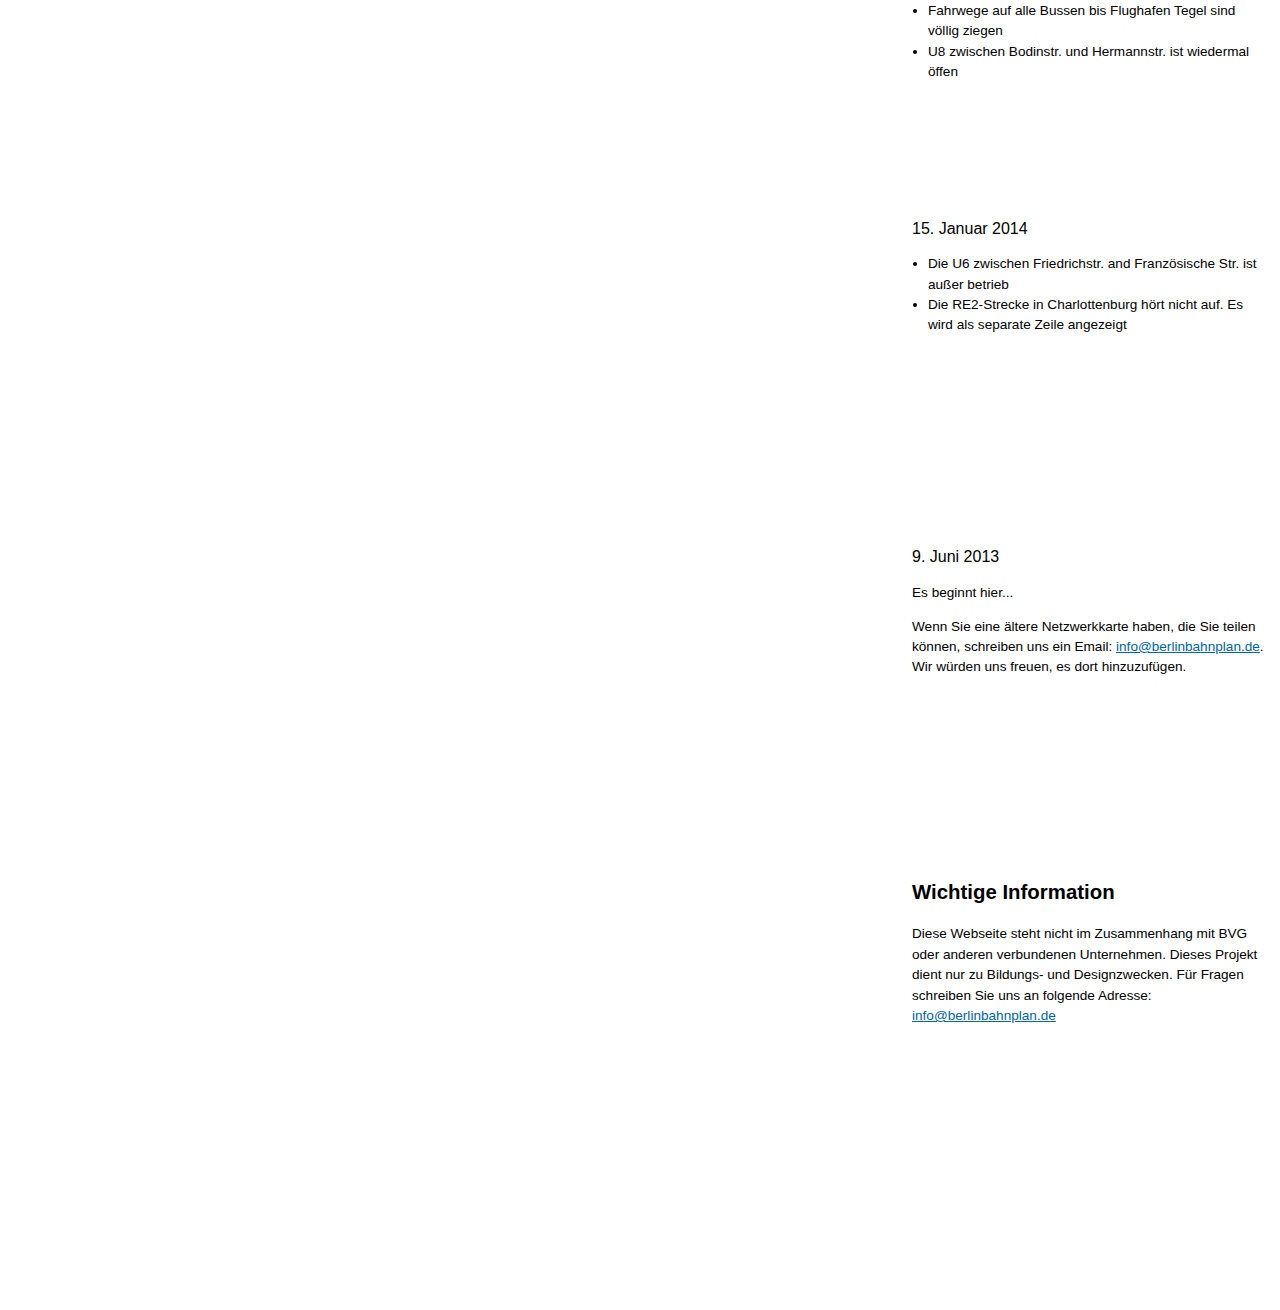
==== commit 7bc9bd69: "update 2020" ====
--- a/index.html
+++ b/index.html
@@ -16,6 +16,17 @@
           Die Änderungen vom Berliner Liniennetz
           <a href="/en/" class="language-link">in English</a>
         </h1>
+        <div class="entry" data-name="2020-10">
+          <h2>
+            <span>31. Oktober 2020</span>
+          </h2>
+          <ul>
+            <li>Neue Verbindungen zum BER Flughafen, S-Bahn, Bus and neuer FEX Express-Zug</li>
+            <li>Tegel Flughafen und seine Busverbindungen sind schon weg</li>
+            <li>U1/U3 ist endet an Kotbusser Tor wegen der Bauarbeiten</li>
+            <li>U5 und U55 sind verbunden in gesamte Linie U5</li>
+          </ul>
+        </div>
         <div class="entry" data-name="2019-12">
           <h2>
             <span>15. Dezember 2019</span>
